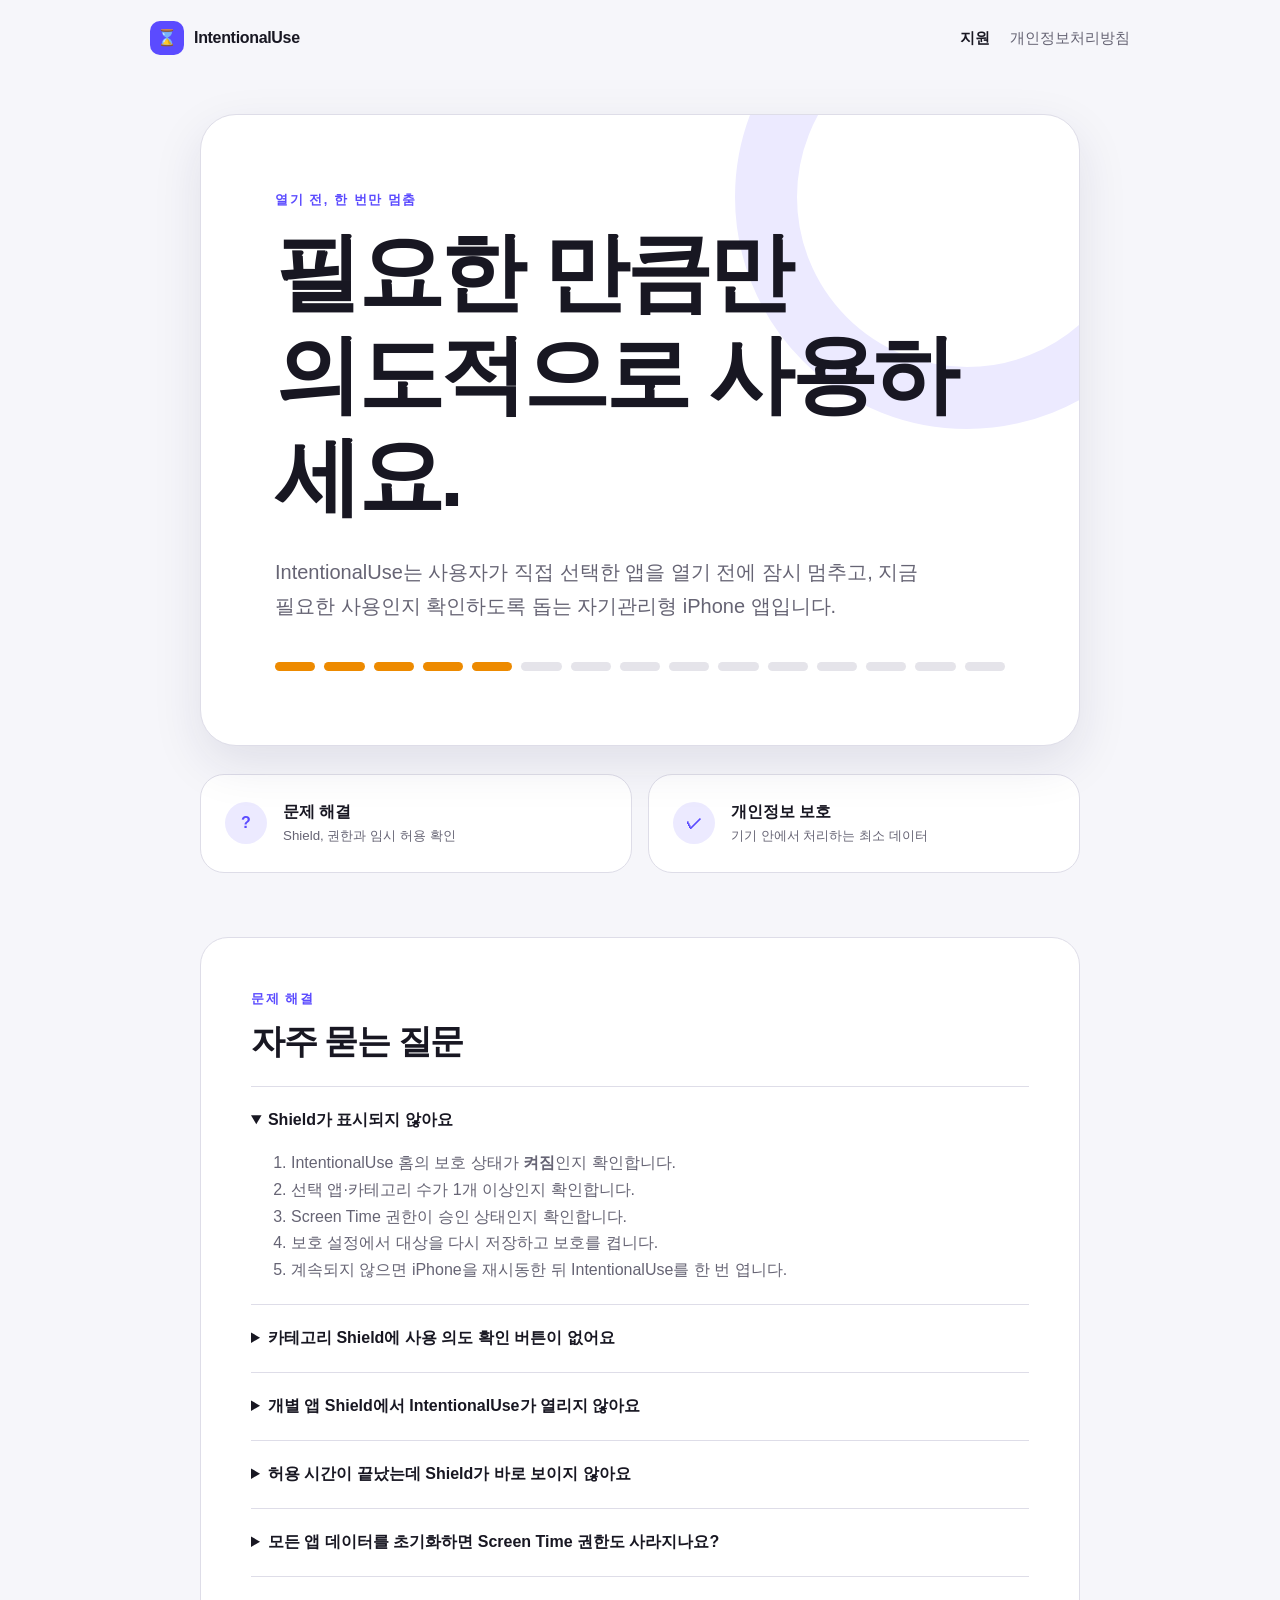
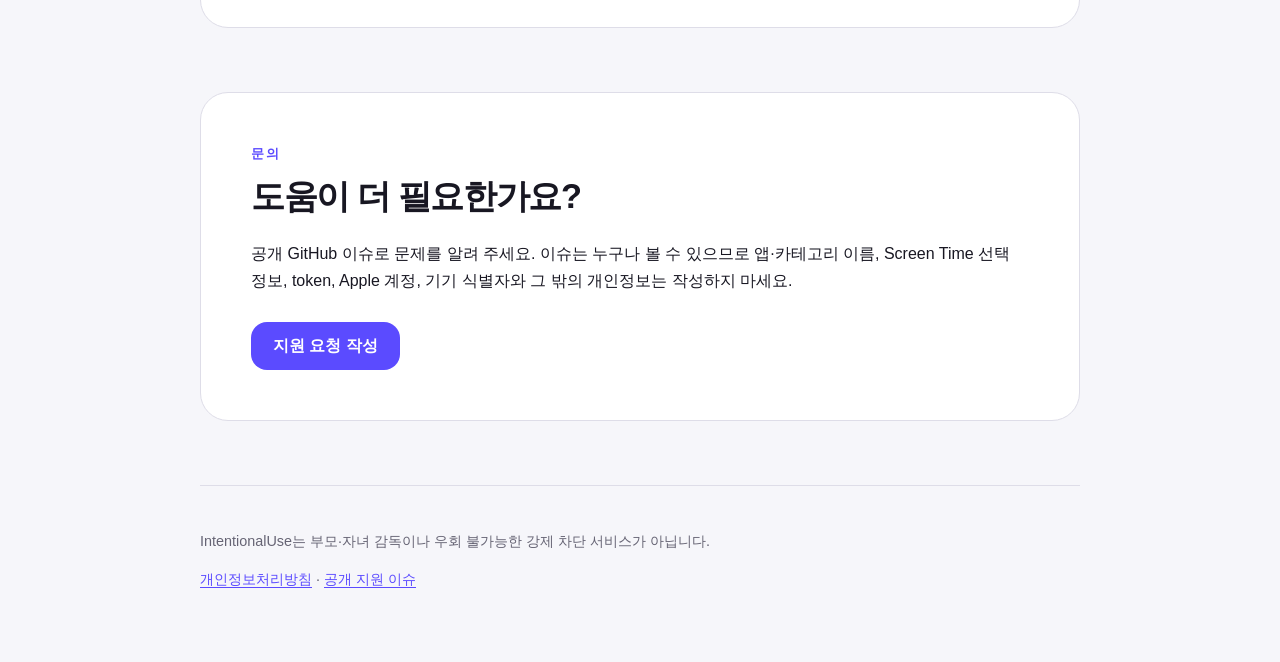
==== index.html @ 4df1f22b "Harden public support pages" ====
<!doctype html>
<html lang="ko">
<head>
  <meta charset="utf-8">
  <meta name="viewport" content="width=device-width, initial-scale=1">
  <meta name="description" content="IntentionalUse 사용 안내와 지원 페이지">
  <meta name="color-scheme" content="light dark">
  <meta name="referrer" content="no-referrer">
  <meta http-equiv="Content-Security-Policy" content="default-src 'none'; style-src 'self'; img-src 'self'; base-uri 'none'; form-action 'none'">
  <title>IntentionalUse 지원</title>
  <link rel="icon" href="favicon.svg" type="image/svg+xml">
  <link rel="stylesheet" href="styles.css">
</head>
<body>
  <header class="site-header">
    <a class="brand" href="index.html" aria-label="IntentionalUse 지원 홈">
      <span class="brand-mark" aria-hidden="true">⌛</span>
      <span>IntentionalUse</span>
    </a>
    <nav aria-label="주요 메뉴">
      <a aria-current="page" href="index.html">지원</a>
      <a href="privacy.html">개인정보처리방침</a>
    </nav>
  </header>

  <main>
    <section class="hero" aria-labelledby="hero-title">
      <p class="eyebrow">열기 전, 한 번만 멈춤</p>
      <h1 id="hero-title">필요한 만큼만<br>의도적으로 사용하세요.</h1>
      <p class="hero-copy">IntentionalUse는 사용자가 직접 선택한 앱을 열기 전에 잠시 멈추고, 지금 필요한 사용인지 확인하도록 돕는 자기관리형 iPhone 앱입니다.</p>
      <div class="time-rail" aria-label="15칸으로 표현한 제한 시간 진행 표시">
        <span class="active"></span><span class="active"></span><span class="active"></span><span class="active"></span><span class="active"></span>
        <span></span><span></span><span></span><span></span><span></span><span></span><span></span><span></span><span></span><span></span>
      </div>
    </section>

    <section class="quick-links" aria-label="빠른 안내">
      <a class="panel-link" href="#troubleshooting">
        <span class="panel-icon" aria-hidden="true">?</span>
        <span><strong>문제 해결</strong><small>Shield, 권한과 임시 허용 확인</small></span>
      </a>
      <a class="panel-link" href="privacy.html">
        <span class="panel-icon" aria-hidden="true">✓</span>
        <span><strong>개인정보 보호</strong><small>기기 안에서 처리하는 최소 데이터</small></span>
      </a>
    </section>

    <section id="troubleshooting" class="content-section" aria-labelledby="troubleshooting-title">
      <p class="section-label">문제 해결</p>
      <h2 id="troubleshooting-title">자주 묻는 질문</h2>

      <details open>
        <summary>Shield가 표시되지 않아요</summary>
        <ol>
          <li>IntentionalUse 홈의 보호 상태가 <strong>켜짐</strong>인지 확인합니다.</li>
          <li>선택 앱·카테고리 수가 1개 이상인지 확인합니다.</li>
          <li>Screen Time 권한이 승인 상태인지 확인합니다.</li>
          <li>보호 설정에서 대상을 다시 저장하고 보호를 켭니다.</li>
          <li>계속되지 않으면 iPhone을 재시동한 뒤 IntentionalUse를 한 번 엽니다.</li>
        </ol>
      </details>

      <details>
        <summary>카테고리 Shield에 사용 의도 확인 버튼이 없어요</summary>
        <p>정상 동작입니다. 카테고리 Shield에서는 IntentionalUse가 정확히 어떤 앱을 열었는지 안전하게 식별할 수 없어 닫기 버튼만 제공합니다. 임시 허용이 필요하면 앱을 개별 대상으로 선택하세요.</p>
      </details>

      <details>
        <summary>개별 앱 Shield에서 IntentionalUse가 열리지 않아요</summary>
        <p>Shield에서 IntentionalUse를 바로 여는 기능은 iOS 26.5 이상에서 제공됩니다. 이전 iOS에서는 Shield를 닫고 IntentionalUse를 직접 열어야 합니다.</p>
      </details>

      <details>
        <summary>허용 시간이 끝났는데 Shield가 바로 보이지 않아요</summary>
        <p>iOS가 백그라운드 작업의 실행 시각을 결정하므로 짧은 지연이 생길 수 있습니다. 대상 앱을 다시 열어 확인하고, 계속 보호되지 않으면 IntentionalUse를 열어 상태를 다시 확인하세요.</p>
      </details>

      <details>
        <summary>모든 앱 데이터를 초기화하면 Screen Time 권한도 사라지나요?</summary>
        <p>아니요. 초기화는 IntentionalUse가 저장한 선택, 임시 허용, 세션과 Live Activity를 정리하지만 시스템의 Screen Time 권한 자체는 철회하지 않습니다. 권한은 iPhone 설정에서 별도로 철회할 수 있습니다.</p>
      </details>
    </section>

    <section class="content-section contact" aria-labelledby="contact-title">
      <p class="section-label">문의</p>
      <h2 id="contact-title">도움이 더 필요한가요?</h2>
      <p>공개 GitHub 이슈로 문제를 알려 주세요. 이슈는 누구나 볼 수 있으므로 앱·카테고리 이름, Screen Time 선택 정보, token, Apple 계정, 기기 식별자와 그 밖의 개인정보는 작성하지 마세요.</p>
      <a class="button" href="https://github.com/leauchoux/intentionaluse-support/issues/new/choose">지원 요청 작성</a>
    </section>
  </main>

  <footer>
    <p>IntentionalUse는 부모·자녀 감독이나 우회 불가능한 강제 차단 서비스가 아닙니다.</p>
    <p><a href="privacy.html">개인정보처리방침</a> · <a href="https://github.com/leauchoux/intentionaluse-support/issues">공개 지원 이슈</a></p>
  </footer>
</body>
</html>
---- styles.css ----
:root {
  color-scheme: light dark;
  --ink: #181722;
  --muted: #666474;
  --paper: #f6f6fa;
  --surface: #ffffff;
  --line: #dedde8;
  --violet: #5b4bff;
  --violet-soft: #eceaff;
  --orange: #ed8a00;
  --rail: #e5e4ea;
  --focus: #1378d4;
  --shadow: 0 18px 50px rgb(34 27 74 / 10%);
  font-family: -apple-system, BlinkMacSystemFont, "Apple SD Gothic Neo", "Noto Sans KR", sans-serif;
}

* { box-sizing: border-box; }

html { scroll-behavior: smooth; }

body {
  margin: 0;
  color: var(--ink);
  background: var(--paper);
  line-height: 1.68;
  text-rendering: optimizeLegibility;
}

a { color: var(--violet); text-underline-offset: 0.18em; }

a:focus-visible,
summary:focus-visible {
  outline: 3px solid var(--focus);
  outline-offset: 4px;
  border-radius: 6px;
}

.site-header {
  width: min(100% - 36px, 980px);
  margin: 0 auto;
  min-height: 76px;
  display: flex;
  align-items: center;
  justify-content: space-between;
  gap: 24px;
}

.brand {
  display: inline-flex;
  align-items: center;
  gap: 10px;
  color: var(--ink);
  font-weight: 780;
  text-decoration: none;
  letter-spacing: -0.02em;
}

.brand-mark {
  display: grid;
  place-items: center;
  width: 34px;
  height: 34px;
  border-radius: 10px;
  color: white;
  background: var(--violet);
}

nav { display: flex; gap: 20px; font-size: 0.92rem; }
nav a { color: var(--muted); text-decoration: none; }
nav a[aria-current="page"] { color: var(--ink); font-weight: 700; }

main { width: min(100% - 36px, 880px); margin: 0 auto; }

.hero {
  position: relative;
  overflow: hidden;
  margin: 38px 0 28px;
  padding: clamp(36px, 8vw, 74px);
  border: 1px solid var(--line);
  border-radius: 36px;
  background: var(--surface);
  box-shadow: var(--shadow);
}

.hero::after {
  content: "";
  position: absolute;
  right: -120px;
  top: -150px;
  width: 340px;
  height: 340px;
  border: 62px solid var(--violet-soft);
  border-radius: 50%;
  pointer-events: none;
}

.eyebrow,
.section-label {
  margin: 0 0 12px;
  color: var(--violet);
  font-size: 0.8rem;
  font-weight: 800;
  letter-spacing: 0.12em;
  text-transform: uppercase;
}

h1, h2, h3 { line-height: 1.18; letter-spacing: -0.04em; }

h1 {
  position: relative;
  z-index: 1;
  max-width: 760px;
  margin: 0;
  font-size: clamp(2.45rem, 8vw, 5.4rem);
  font-weight: 850;
}

.hero-copy,
.lede {
  position: relative;
  z-index: 1;
  max-width: 650px;
  margin: 28px 0;
  color: var(--muted);
  font-size: clamp(1.02rem, 2.3vw, 1.25rem);
}

.time-rail {
  position: relative;
  z-index: 1;
  display: grid;
  grid-template-columns: repeat(15, 1fr);
  gap: clamp(4px, 1vw, 9px);
  margin-top: 38px;
}

.time-rail span { height: 9px; border-radius: 99px; background: var(--rail); }
.time-rail .active { background: var(--orange); }

.quick-links { display: grid; grid-template-columns: 1fr 1fr; gap: 16px; }

.panel-link {
  display: flex;
  align-items: center;
  gap: 16px;
  padding: 24px;
  border: 1px solid var(--line);
  border-radius: 24px;
  color: var(--ink);
  background: var(--surface);
  text-decoration: none;
}

.panel-link:hover { border-color: var(--violet); }
.panel-link span:last-child { display: grid; }
.panel-link small { color: var(--muted); }

.panel-icon {
  display: grid;
  flex: 0 0 42px;
  place-items: center;
  height: 42px;
  border-radius: 50%;
  color: var(--violet);
  background: var(--violet-soft);
  font-weight: 900;
}

.content-section,
.policy-page article {
  margin: 64px 0;
  padding: clamp(26px, 5vw, 50px);
  border: 1px solid var(--line);
  border-radius: 28px;
  background: var(--surface);
}

h2 { margin: 0 0 24px; font-size: clamp(1.55rem, 4vw, 2.15rem); }

details { border-top: 1px solid var(--line); padding: 20px 0; }
details:last-child { border-bottom: 1px solid var(--line); }
summary { cursor: pointer; font-weight: 740; }
details p, details ol { margin-bottom: 0; color: var(--muted); }

.button {
  display: inline-flex;
  min-height: 48px;
  align-items: center;
  justify-content: center;
  margin-top: 12px;
  padding: 0 22px;
  border-radius: 16px;
  color: white;
  background: var(--violet);
  font-weight: 760;
  text-decoration: none;
}

.policy-page { max-width: 820px; }
.policy-page > article:first-child { margin-top: 38px; }
.policy-page article > h1 { font-size: clamp(2.4rem, 7vw, 4.7rem); }
.policy-page article section { margin: 44px 0 0; }
.policy-page article section h2 { margin-bottom: 14px; font-size: clamp(1.25rem, 3vw, 1.65rem); }
.policy-page article p, .policy-page article li { color: var(--muted); }
.effective-date { color: var(--muted); font-size: 0.9rem; }
.english-policy { border-top: 5px solid var(--violet); }

footer {
  width: min(100% - 36px, 880px);
  margin: 54px auto 0;
  padding: 28px 0 56px;
  border-top: 1px solid var(--line);
  color: var(--muted);
  font-size: 0.9rem;
}

@media (max-width: 640px) {
  .site-header { align-items: flex-start; padding: 18px 0; }
  nav { flex-direction: column; gap: 4px; text-align: right; }
  .hero { margin-top: 18px; border-radius: 28px; }
  .hero::after { right: -220px; }
  .quick-links { grid-template-columns: 1fr; }
  .content-section, .policy-page article { margin: 36px 0; border-radius: 22px; }
}

@media (prefers-color-scheme: dark) {
  :root {
    --ink: #f5f3ff;
    --muted: #b9b6ca;
    --paper: #111018;
    --surface: #1a1824;
    --line: #393547;
    --violet: #9d94ff;
    --violet-soft: #302b5e;
    --orange: #ffad37;
    --rail: #3b3845;
    --focus: #6fc1ff;
    --shadow: none;
  }
  .button { color: #151120; background: #a69dff; }
}

@media (prefers-reduced-motion: reduce) {
  html { scroll-behavior: auto; }
}
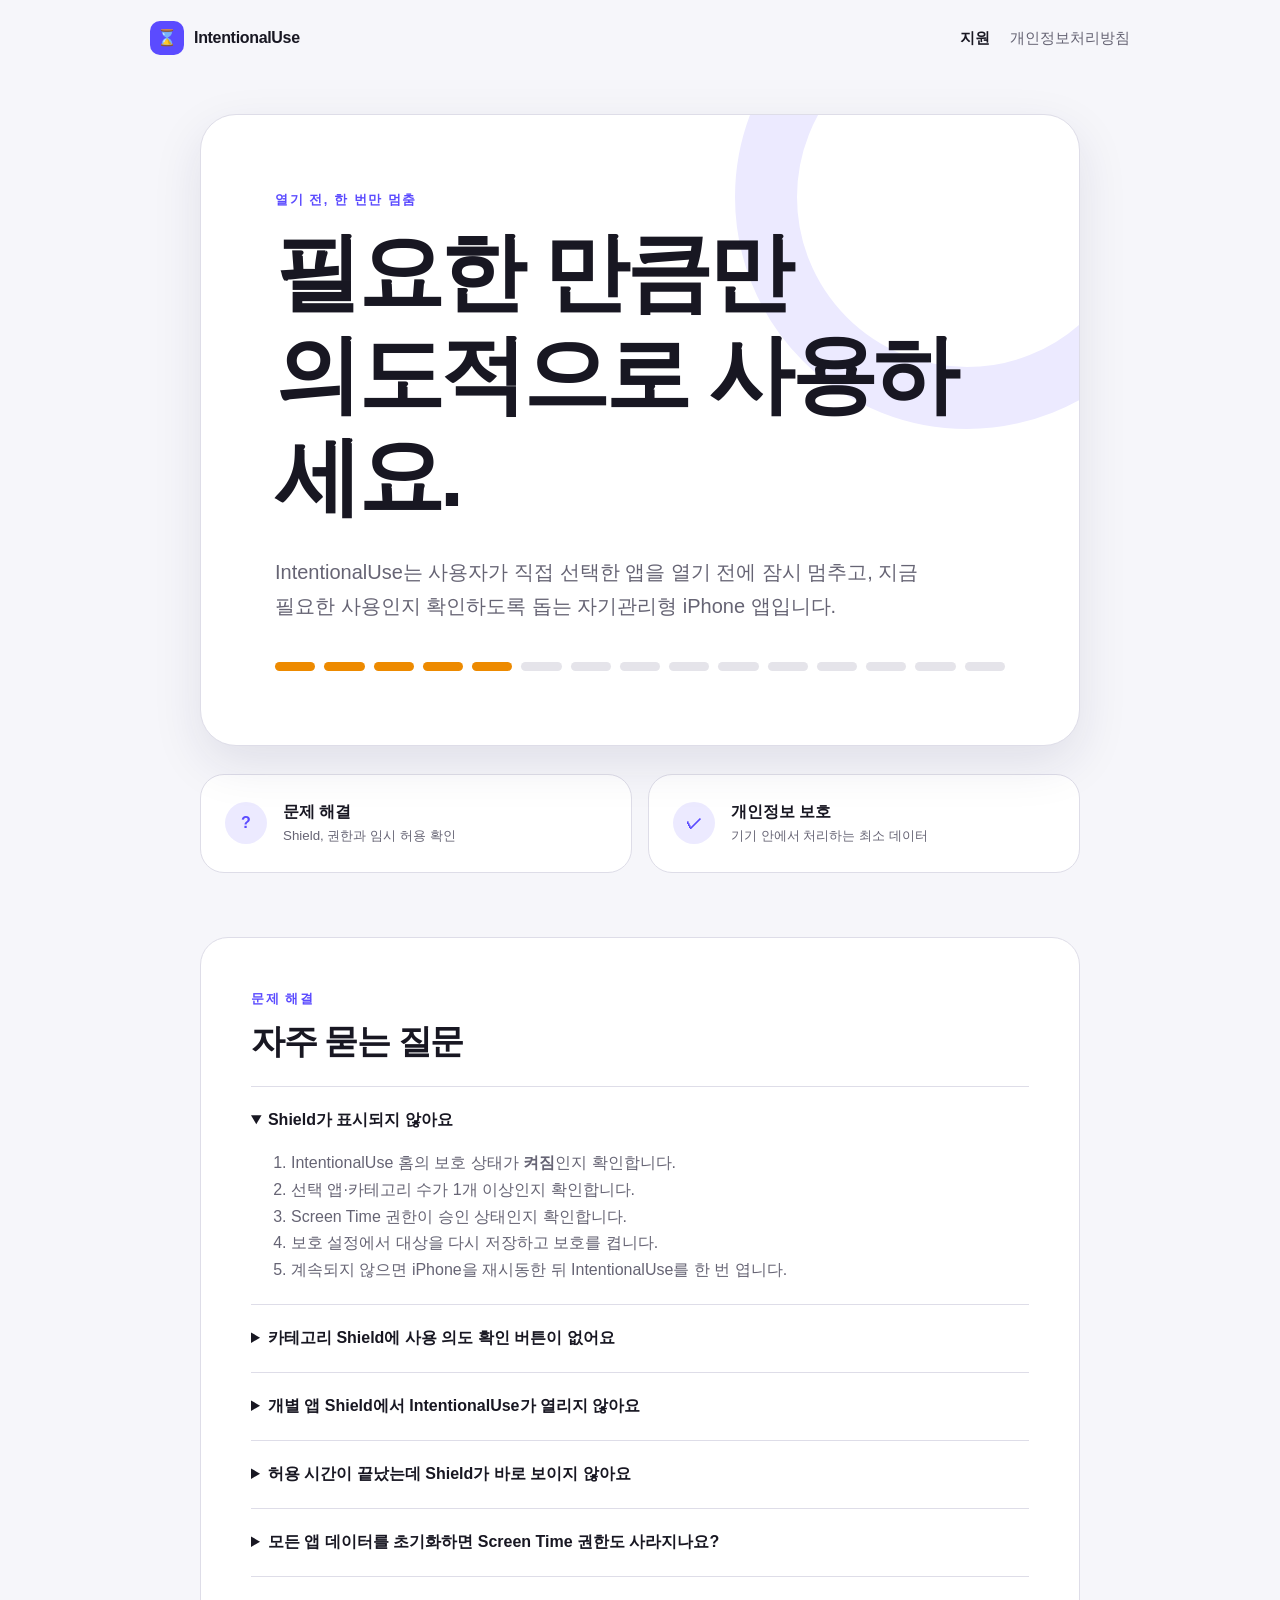
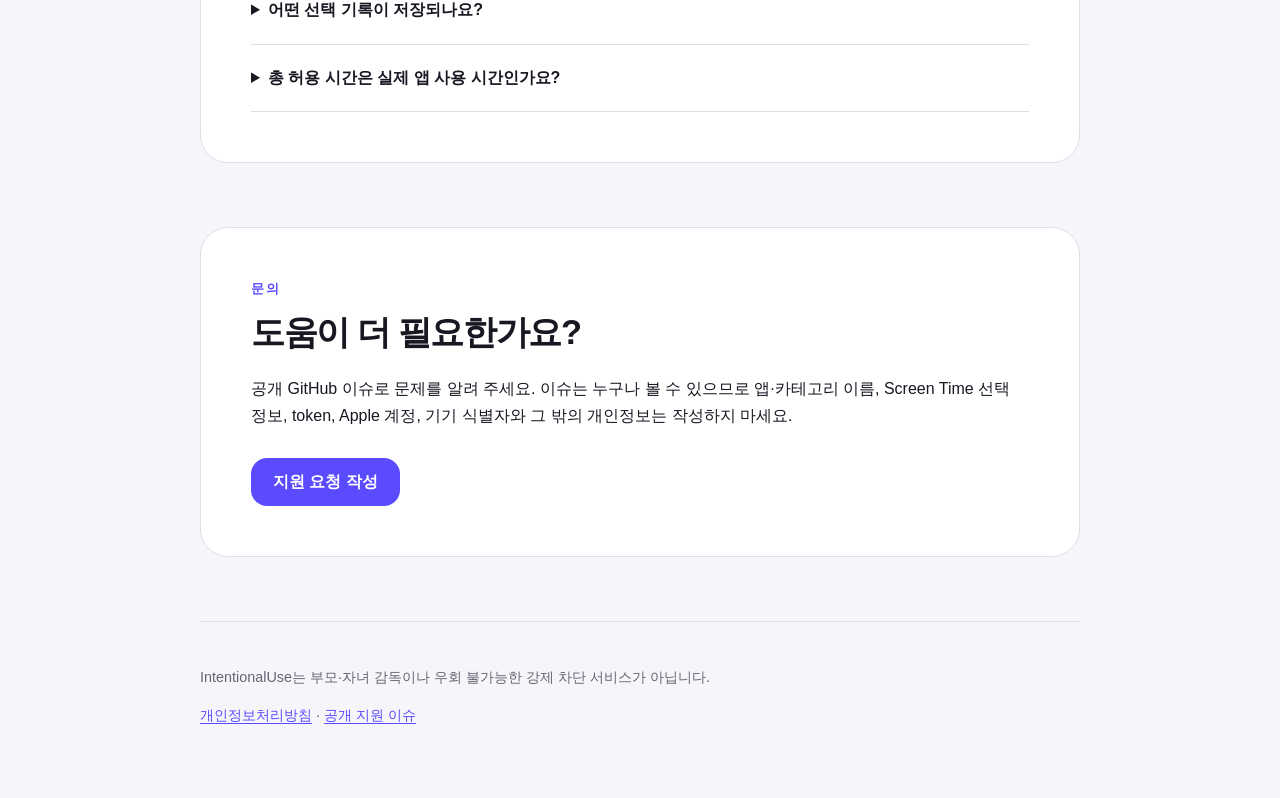
==== commit 277fb8a1: "Update choice history privacy details" ====
--- a/index.html
+++ b/index.html
@@ -79,6 +79,16 @@
         <summary>모든 앱 데이터를 초기화하면 Screen Time 권한도 사라지나요?</summary>
         <p>아니요. 초기화는 IntentionalUse가 저장한 선택, 임시 허용, 세션과 Live Activity를 정리하지만 시스템의 Screen Time 권한 자체는 철회하지 않습니다. 권한은 iPhone 설정에서 별도로 철회할 수 있습니다.</p>
       </details>
+
+      <details>
+        <summary>어떤 선택 기록이 저장되나요?</summary>
+        <p>기록은 기본적으로 꺼져 있습니다. 사용자가 켜면 의도적 임시 허용과 습관적 실행 중단의 시각·종료 사유를 이 iPhone에 최대 90일 보관합니다. 앱별 기록에도 동의하면 무작위 참조와 별도 불투명 application token 인덱스로 허용·멈춤 횟수를 앱별로 나눕니다. 앱 이름은 저장하지 않고 Apple 시스템 UI가 표시하며, 카테고리·입력한 목적·원시 Screen Time 사용량은 기록하지 않습니다.</p>
+      </details>
+
+      <details>
+        <summary>총 허용 시간은 실제 앱 사용 시간인가요?</summary>
+        <p>아니요. 총 허용 시간은 IntentionalUse가 Shield를 잠시 풀어 둔 시간입니다. 대상 앱을 실제로 화면에서 사용한 시간이나 다른 앱의 Screen Time 사용량을 수집한 값이 아닙니다.</p>
+      </details>
     </section>
 
     <section class="content-section contact" aria-labelledby="contact-title">
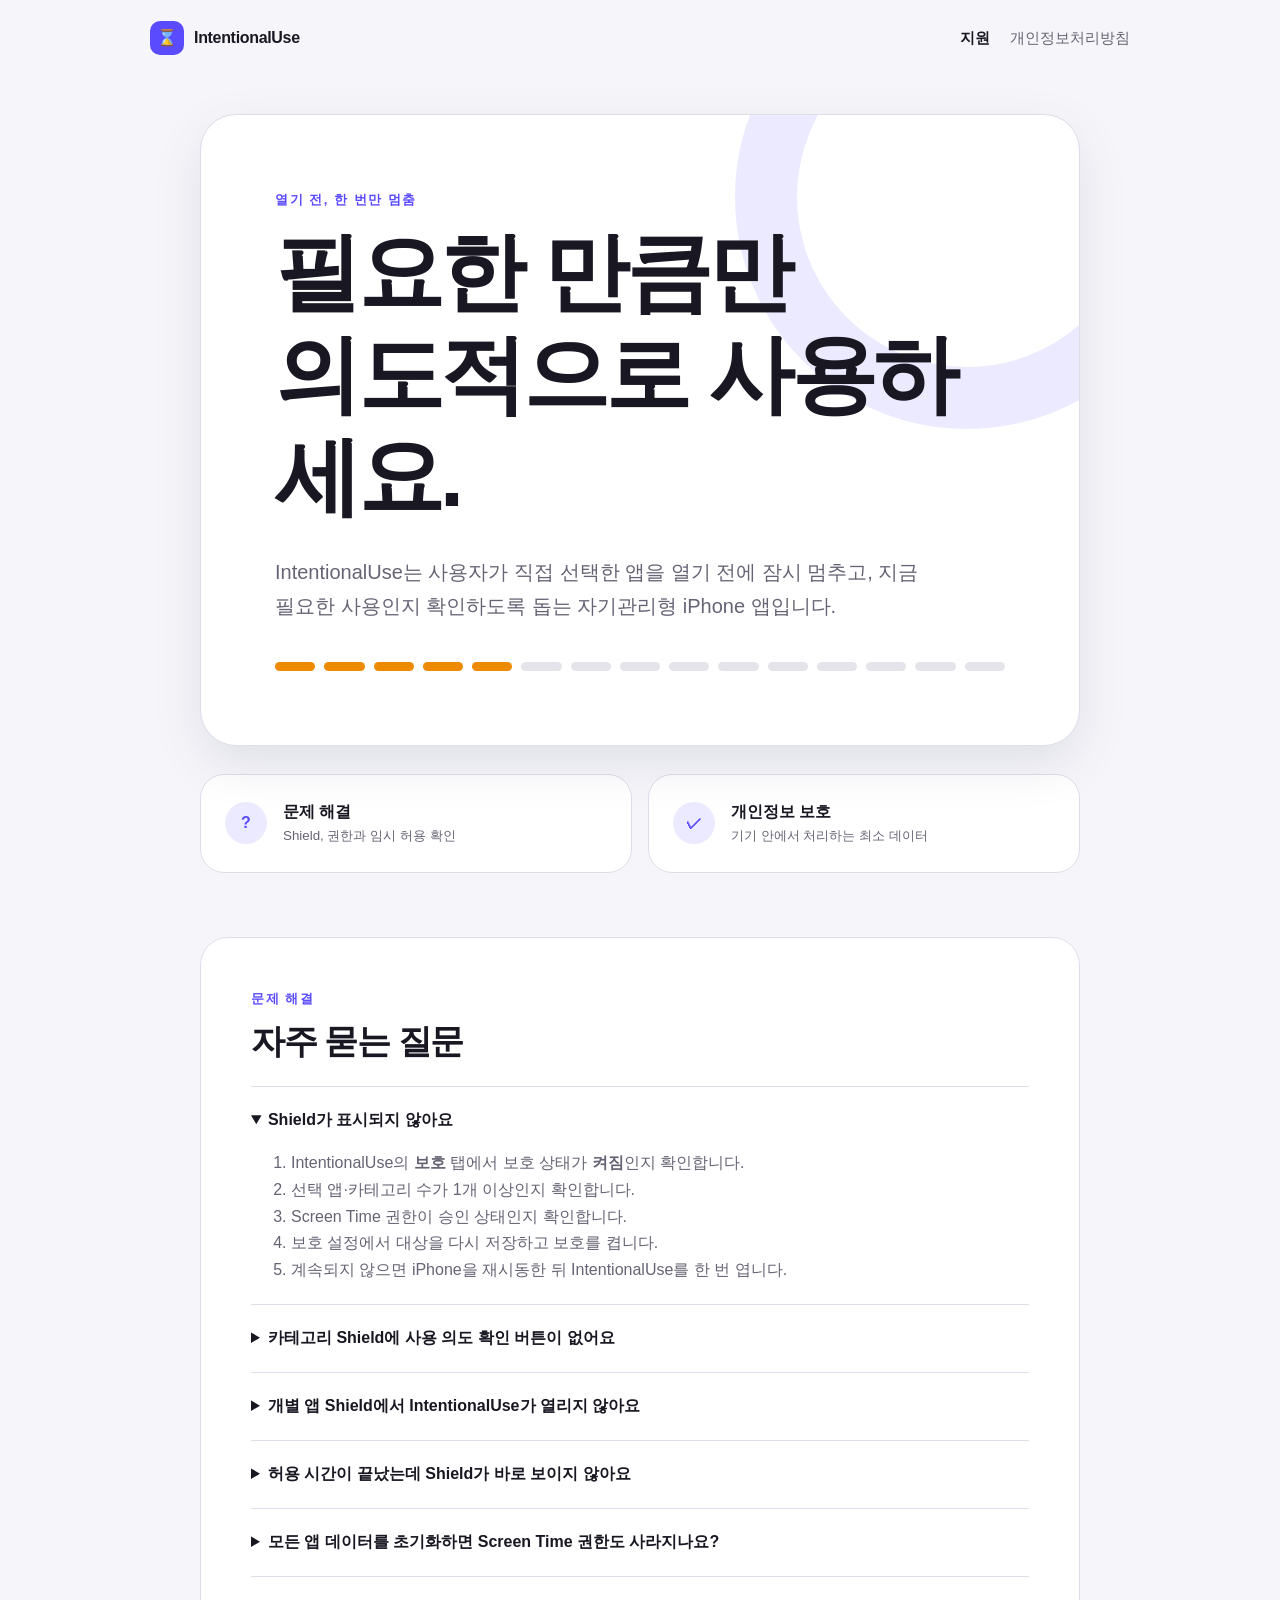
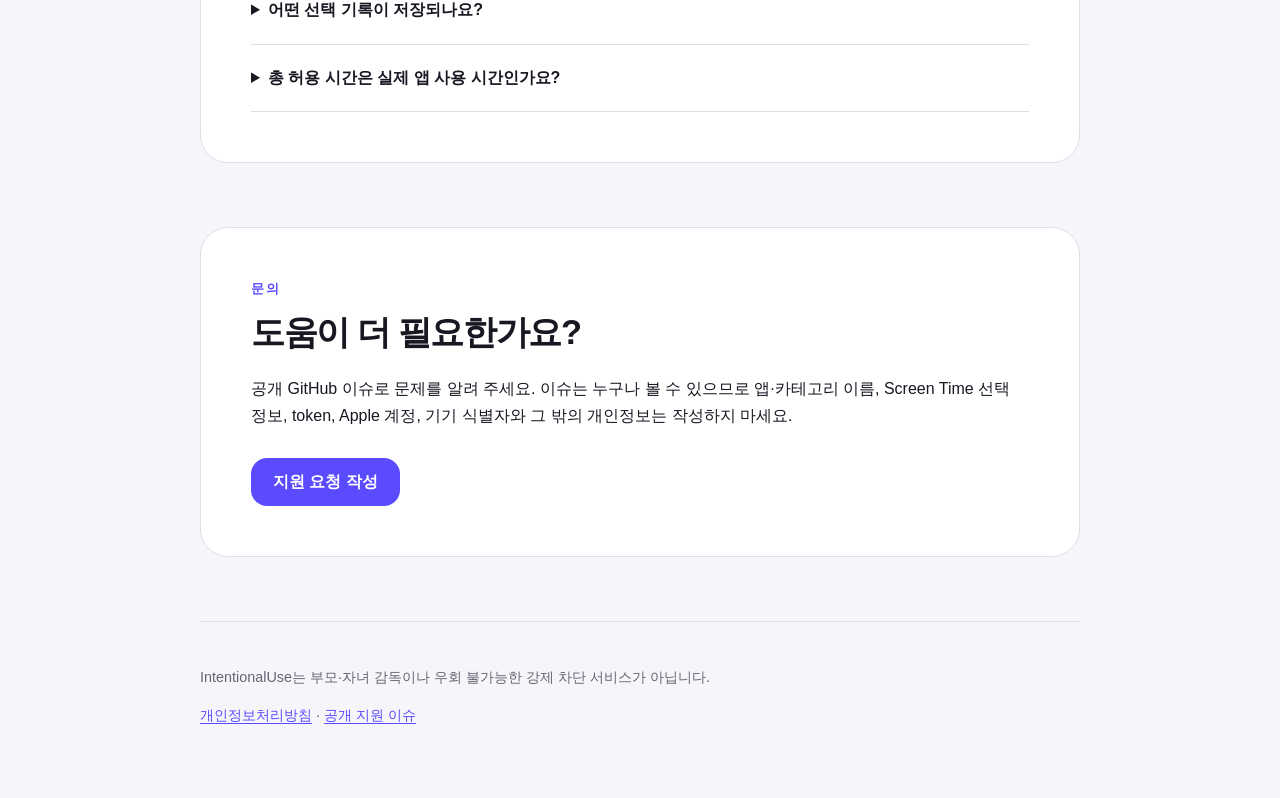
==== commit 68034dca: "Update privacy consent disclosure" ====
--- a/index.html
+++ b/index.html
@@ -52,7 +52,7 @@
       <details open>
         <summary>Shield가 표시되지 않아요</summary>
         <ol>
-          <li>IntentionalUse 홈의 보호 상태가 <strong>켜짐</strong>인지 확인합니다.</li>
+          <li>IntentionalUse의 <strong>보호</strong> 탭에서 보호 상태가 <strong>켜짐</strong>인지 확인합니다.</li>
           <li>선택 앱·카테고리 수가 1개 이상인지 확인합니다.</li>
           <li>Screen Time 권한이 승인 상태인지 확인합니다.</li>
           <li>보호 설정에서 대상을 다시 저장하고 보호를 켭니다.</li>
@@ -67,7 +67,7 @@
 
       <details>
         <summary>개별 앱 Shield에서 IntentionalUse가 열리지 않아요</summary>
-        <p>Shield에서 IntentionalUse를 바로 여는 기능은 iOS 26.5 이상에서 제공됩니다. 이전 iOS에서는 Shield를 닫고 IntentionalUse를 직접 열어야 합니다.</p>
+        <p>IntentionalUse는 iOS 26.5 이상을 지원합니다. 지원되는 iPhone에서 개별 앱 Shield의 <strong>할 일이 있어요</strong>를 선택하면 IntentionalUse의 목적·허용 시간 설정 화면으로 이동합니다.</p>
       </details>
 
       <details>
@@ -77,12 +77,12 @@
 
       <details>
         <summary>모든 앱 데이터를 초기화하면 Screen Time 권한도 사라지나요?</summary>
-        <p>아니요. 초기화는 IntentionalUse가 저장한 선택, 임시 허용, 세션과 Live Activity를 정리하지만 시스템의 Screen Time 권한 자체는 철회하지 않습니다. 권한은 iPhone 설정에서 별도로 철회할 수 있습니다.</p>
+        <p>아니요. 초기화는 IntentionalUse가 저장한 선택, Shield 요청, 임시 허용, 세션, Live Activity, 전체 선택 기록과 앱별 token 연결을 정리하지만 시스템의 Screen Time 권한 자체는 철회하지 않습니다. 권한은 iPhone 설정에서 별도로 철회할 수 있습니다.</p>
       </details>
 
       <details>
         <summary>어떤 선택 기록이 저장되나요?</summary>
-        <p>기록은 기본적으로 꺼져 있습니다. 사용자가 켜면 의도적 임시 허용과 습관적 실행 중단의 시각·종료 사유를 이 iPhone에 최대 90일 보관합니다. 앱별 기록에도 동의하면 무작위 참조와 별도 불투명 application token 인덱스로 허용·멈춤 횟수를 앱별로 나눕니다. 앱 이름은 저장하지 않고 Apple 시스템 UI가 표시하며, 카테고리·입력한 목적·원시 Screen Time 사용량은 기록하지 않습니다.</p>
+        <p>기록은 기본적으로 꺼져 있습니다. <strong>기기 내 선택 기록</strong>을 켜면 앱 식별 정보 없이 의도적 임시 허용과 습관적 실행 중단의 시각·종료 사유를 이 iPhone에 최대 90일 보관합니다. <strong>앱별 선택 기록</strong>은 별도로 동의해야 하며, 동의 뒤 새로 발생한 선택만 무작위 참조와 별도 불투명 application token 인덱스로 구분합니다. 앱 이름은 저장하지 않고 Apple 시스템 UI가 표시하며, 카테고리·입력한 목적·원시 Screen Time 사용량은 기록하지 않습니다.</p>
       </details>
 
       <details>
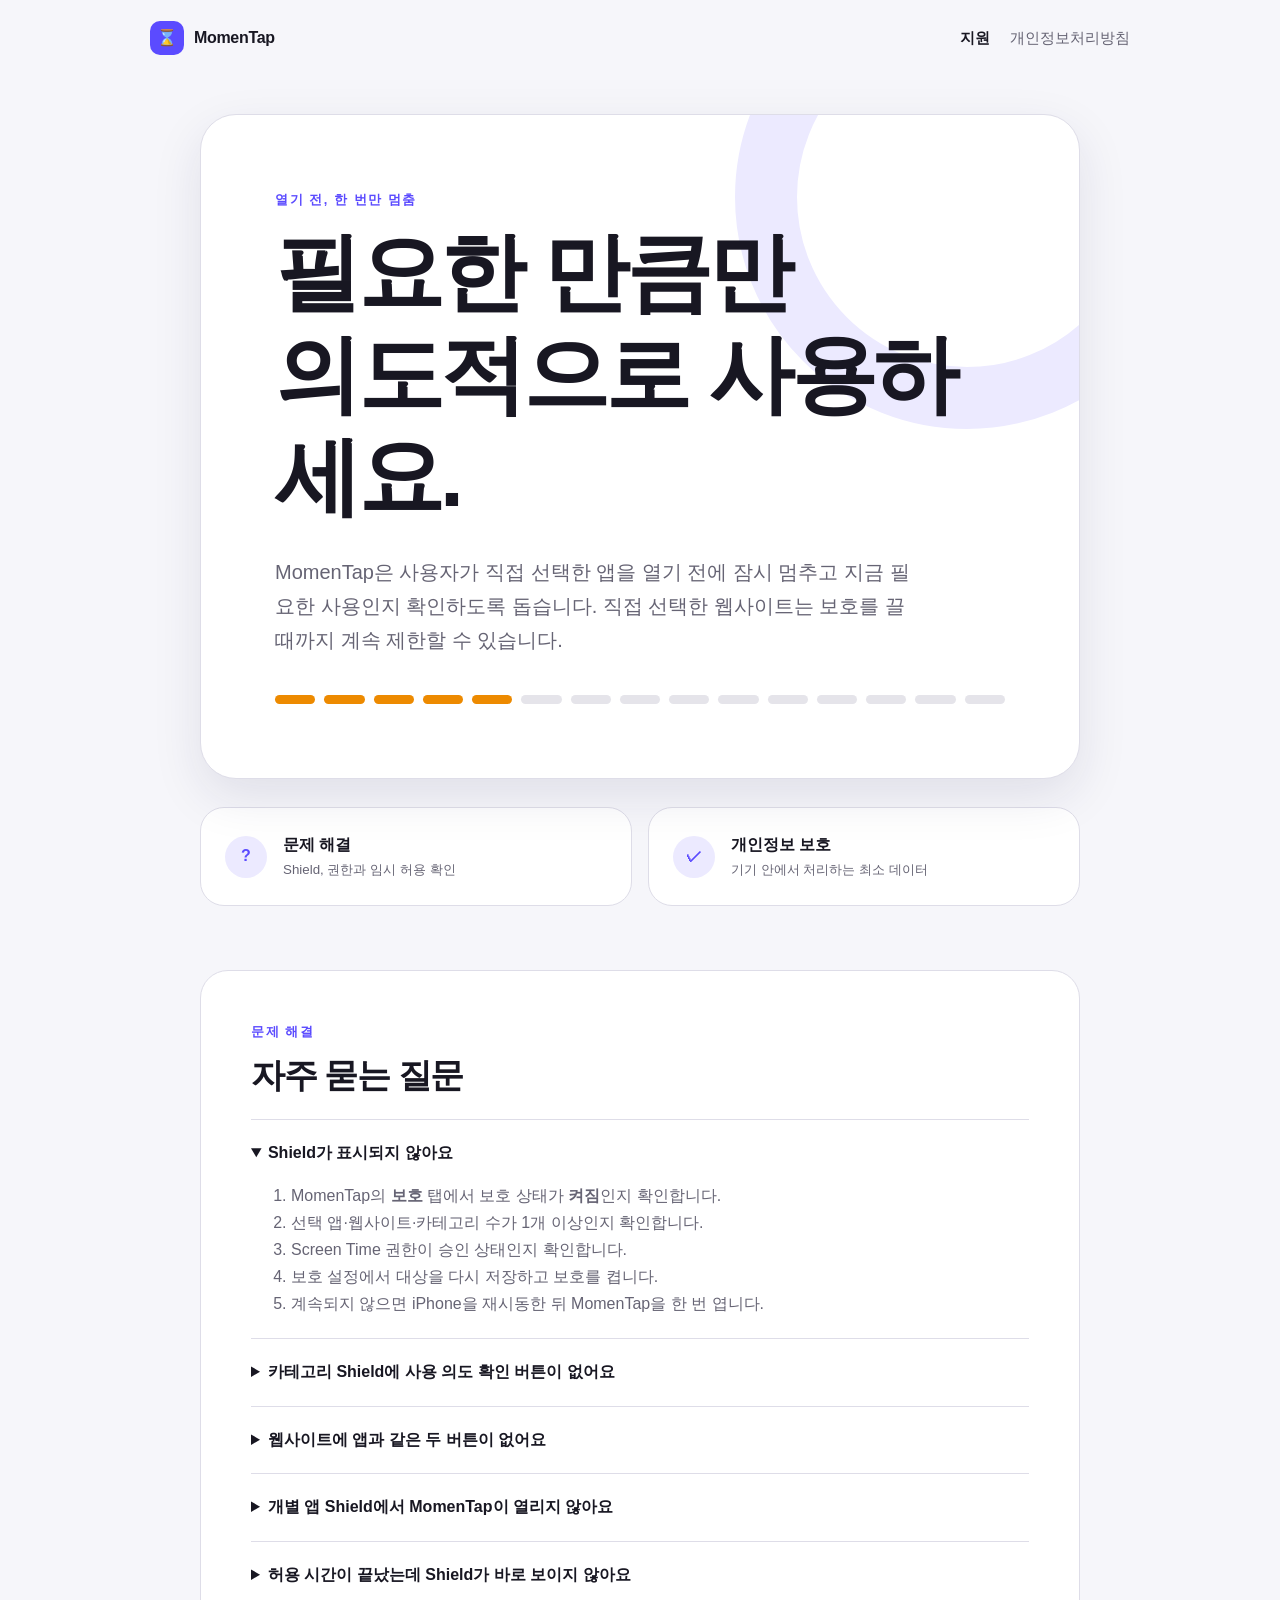
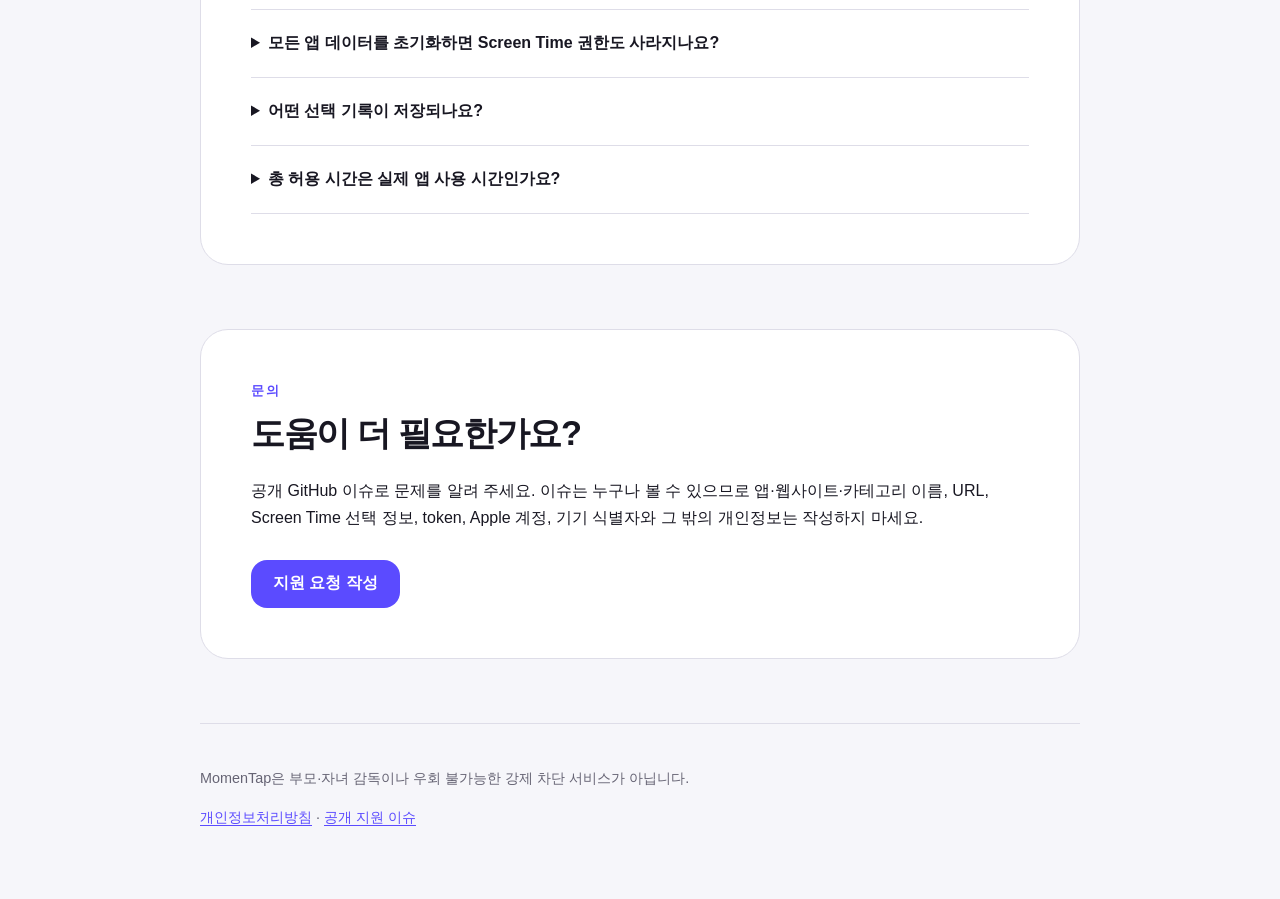
==== commit d82a3b6e: "Update public privacy and website support guidance" ====
--- a/index.html
+++ b/index.html
@@ -3,19 +3,19 @@
 <head>
   <meta charset="utf-8">
   <meta name="viewport" content="width=device-width, initial-scale=1">
-  <meta name="description" content="IntentionalUse 사용 안내와 지원 페이지">
+  <meta name="description" content="MomenTap 사용 안내와 지원 페이지">
   <meta name="color-scheme" content="light dark">
   <meta name="referrer" content="no-referrer">
   <meta http-equiv="Content-Security-Policy" content="default-src 'none'; style-src 'self'; img-src 'self'; base-uri 'none'; form-action 'none'">
-  <title>IntentionalUse 지원</title>
+  <title>MomenTap 지원</title>
   <link rel="icon" href="favicon.svg" type="image/svg+xml">
   <link rel="stylesheet" href="styles.css">
 </head>
 <body>
   <header class="site-header">
-    <a class="brand" href="index.html" aria-label="IntentionalUse 지원 홈">
+    <a class="brand" href="index.html" aria-label="MomenTap 지원 홈">
       <span class="brand-mark" aria-hidden="true">⌛</span>
-      <span>IntentionalUse</span>
+      <span>MomenTap</span>
     </a>
     <nav aria-label="주요 메뉴">
       <a aria-current="page" href="index.html">지원</a>
@@ -27,7 +27,7 @@
     <section class="hero" aria-labelledby="hero-title">
       <p class="eyebrow">열기 전, 한 번만 멈춤</p>
       <h1 id="hero-title">필요한 만큼만<br>의도적으로 사용하세요.</h1>
-      <p class="hero-copy">IntentionalUse는 사용자가 직접 선택한 앱을 열기 전에 잠시 멈추고, 지금 필요한 사용인지 확인하도록 돕는 자기관리형 iPhone 앱입니다.</p>
+      <p class="hero-copy">MomenTap은 사용자가 직접 선택한 앱을 열기 전에 잠시 멈추고 지금 필요한 사용인지 확인하도록 돕습니다. 직접 선택한 웹사이트는 보호를 끌 때까지 계속 제한할 수 있습니다.</p>
       <div class="time-rail" aria-label="15칸으로 표현한 제한 시간 진행 표시">
         <span class="active"></span><span class="active"></span><span class="active"></span><span class="active"></span><span class="active"></span>
         <span></span><span></span><span></span><span></span><span></span><span></span><span></span><span></span><span></span><span></span>
@@ -52,55 +52,60 @@
       <details open>
         <summary>Shield가 표시되지 않아요</summary>
         <ol>
-          <li>IntentionalUse의 <strong>보호</strong> 탭에서 보호 상태가 <strong>켜짐</strong>인지 확인합니다.</li>
-          <li>선택 앱·카테고리 수가 1개 이상인지 확인합니다.</li>
+          <li>MomenTap의 <strong>보호</strong> 탭에서 보호 상태가 <strong>켜짐</strong>인지 확인합니다.</li>
+          <li>선택 앱·웹사이트·카테고리 수가 1개 이상인지 확인합니다.</li>
           <li>Screen Time 권한이 승인 상태인지 확인합니다.</li>
           <li>보호 설정에서 대상을 다시 저장하고 보호를 켭니다.</li>
-          <li>계속되지 않으면 iPhone을 재시동한 뒤 IntentionalUse를 한 번 엽니다.</li>
+          <li>계속되지 않으면 iPhone을 재시동한 뒤 MomenTap을 한 번 엽니다.</li>
         </ol>
       </details>
 
       <details>
         <summary>카테고리 Shield에 사용 의도 확인 버튼이 없어요</summary>
-        <p>정상 동작입니다. 카테고리 Shield에서는 IntentionalUse가 정확히 어떤 앱을 열었는지 안전하게 식별할 수 없어 닫기 버튼만 제공합니다. 임시 허용이 필요하면 앱을 개별 대상으로 선택하세요.</p>
+        <p>정상 동작입니다. 카테고리 Shield에서는 MomenTap이 정확히 어떤 앱을 열었는지 안전하게 식별할 수 없어 닫기 버튼만 제공합니다. 임시 허용이 필요하면 앱을 개별 대상으로 선택하세요.</p>
       </details>
 
       <details>
-        <summary>개별 앱 Shield에서 IntentionalUse가 열리지 않아요</summary>
-        <p>IntentionalUse는 iOS 26.5 이상을 지원합니다. 지원되는 iPhone에서 개별 앱 Shield의 <strong>할 일이 있어요</strong>를 선택하면 IntentionalUse의 목적·허용 시간 설정 화면으로 이동합니다.</p>
+        <summary>웹사이트에 앱과 같은 두 버튼이 없어요</summary>
+        <p>정상 동작입니다. 선택한 웹사이트는 Safari에서 Apple의 기본 <strong>제한됨</strong> 화면과 <strong>확인</strong> 버튼으로 표시됩니다. 웹사이트에는 임시 허용과 웹사이트별 선택 기록을 제공하지 않습니다. 접속하려면 MomenTap의 보호 설정에서 보호를 끄거나 해당 웹사이트 선택을 해제하세요. Apple의 공개 API 특성상 모든 서브도메인과 브라우저에서 같은 동작을 보장하지 않습니다.</p>
+      </details>
+
+      <details>
+        <summary>개별 앱 Shield에서 MomenTap이 열리지 않아요</summary>
+        <p>MomenTap은 iOS 26.5 이상을 지원합니다. 지원되는 iPhone에서 개별 앱 Shield의 <strong>할 일이 있어요</strong>를 선택하면 MomenTap의 목적·허용 시간 설정 화면으로 이동합니다.</p>
       </details>
 
       <details>
         <summary>허용 시간이 끝났는데 Shield가 바로 보이지 않아요</summary>
-        <p>iOS가 백그라운드 작업의 실행 시각을 결정하므로 짧은 지연이 생길 수 있습니다. 대상 앱을 다시 열어 확인하고, 계속 보호되지 않으면 IntentionalUse를 열어 상태를 다시 확인하세요.</p>
+        <p>iOS가 백그라운드 작업의 실행 시각을 결정하므로 짧은 지연이 생길 수 있습니다. 대상 앱을 다시 열어 확인하고, 계속 보호되지 않으면 MomenTap을 열어 상태를 다시 확인하세요.</p>
       </details>
 
       <details>
         <summary>모든 앱 데이터를 초기화하면 Screen Time 권한도 사라지나요?</summary>
-        <p>아니요. 초기화는 IntentionalUse가 저장한 선택, Shield 요청, 임시 허용, 세션, Live Activity, 전체 선택 기록과 앱별 token 연결을 정리하지만 시스템의 Screen Time 권한 자체는 철회하지 않습니다. 권한은 iPhone 설정에서 별도로 철회할 수 있습니다.</p>
+        <p>아니요. 초기화는 MomenTap이 저장한 앱·웹사이트·카테고리 선택, Shield 요청, 임시 허용, 세션, Live Activity, 전체 선택 기록과 앱별 token 연결을 정리하지만 시스템의 Screen Time 권한 자체는 철회하지 않습니다. 이전 시험 버전의 웹사이트별 기록 연결도 함께 정리합니다. 권한은 iPhone 설정에서 별도로 철회할 수 있습니다.</p>
       </details>
 
       <details>
         <summary>어떤 선택 기록이 저장되나요?</summary>
-        <p>기록은 기본적으로 꺼져 있습니다. <strong>기기 내 선택 기록</strong>을 켜면 앱 식별 정보 없이 의도적 임시 허용과 습관적 실행 중단의 시각·종료 사유를 이 iPhone에 최대 90일 보관합니다. <strong>앱별 선택 기록</strong>은 별도로 동의해야 하며, 동의 뒤 새로 발생한 선택만 무작위 참조와 별도 불투명 application token 인덱스로 구분합니다. 앱 이름은 저장하지 않고 Apple 시스템 UI가 표시하며, 카테고리·입력한 목적·원시 Screen Time 사용량은 기록하지 않습니다.</p>
+        <p>기록은 기본적으로 꺼져 있습니다. <strong>기기 내 선택 기록</strong>을 켜면 대상 식별 정보 없이 의도적 임시 허용과 습관적 실행 중단의 시각·종료 사유를 이 iPhone에 최대 90일 보관합니다. <strong>앱별 선택 기록</strong>은 별도로 동의해야 하며, 동의 뒤 새로 발생한 앱 선택만 무작위 참조와 별도 불투명 application token 인덱스로 구분합니다. 앱 이름은 저장하지 않고 Apple 시스템 UI가 표시합니다. 웹사이트별 기록, 카테고리, 입력한 목적과 원시 Screen Time 사용량은 기록하지 않습니다.</p>
       </details>
 
       <details>
         <summary>총 허용 시간은 실제 앱 사용 시간인가요?</summary>
-        <p>아니요. 총 허용 시간은 IntentionalUse가 Shield를 잠시 풀어 둔 시간입니다. 대상 앱을 실제로 화면에서 사용한 시간이나 다른 앱의 Screen Time 사용량을 수집한 값이 아닙니다.</p>
+        <p>아니요. 총 허용 시간은 MomenTap이 Shield를 잠시 풀어 둔 시간입니다. 대상 앱을 실제로 화면에서 사용한 시간이나 다른 앱의 Screen Time 사용량을 수집한 값이 아닙니다.</p>
       </details>
     </section>
 
     <section class="content-section contact" aria-labelledby="contact-title">
       <p class="section-label">문의</p>
       <h2 id="contact-title">도움이 더 필요한가요?</h2>
-      <p>공개 GitHub 이슈로 문제를 알려 주세요. 이슈는 누구나 볼 수 있으므로 앱·카테고리 이름, Screen Time 선택 정보, token, Apple 계정, 기기 식별자와 그 밖의 개인정보는 작성하지 마세요.</p>
+      <p>공개 GitHub 이슈로 문제를 알려 주세요. 이슈는 누구나 볼 수 있으므로 앱·웹사이트·카테고리 이름, URL, Screen Time 선택 정보, token, Apple 계정, 기기 식별자와 그 밖의 개인정보는 작성하지 마세요.</p>
       <a class="button" href="https://github.com/leauchoux/intentionaluse-support/issues/new/choose">지원 요청 작성</a>
     </section>
   </main>
 
   <footer>
-    <p>IntentionalUse는 부모·자녀 감독이나 우회 불가능한 강제 차단 서비스가 아닙니다.</p>
+    <p>MomenTap은 부모·자녀 감독이나 우회 불가능한 강제 차단 서비스가 아닙니다.</p>
     <p><a href="privacy.html">개인정보처리방침</a> · <a href="https://github.com/leauchoux/intentionaluse-support/issues">공개 지원 이슈</a></p>
   </footer>
 </body>
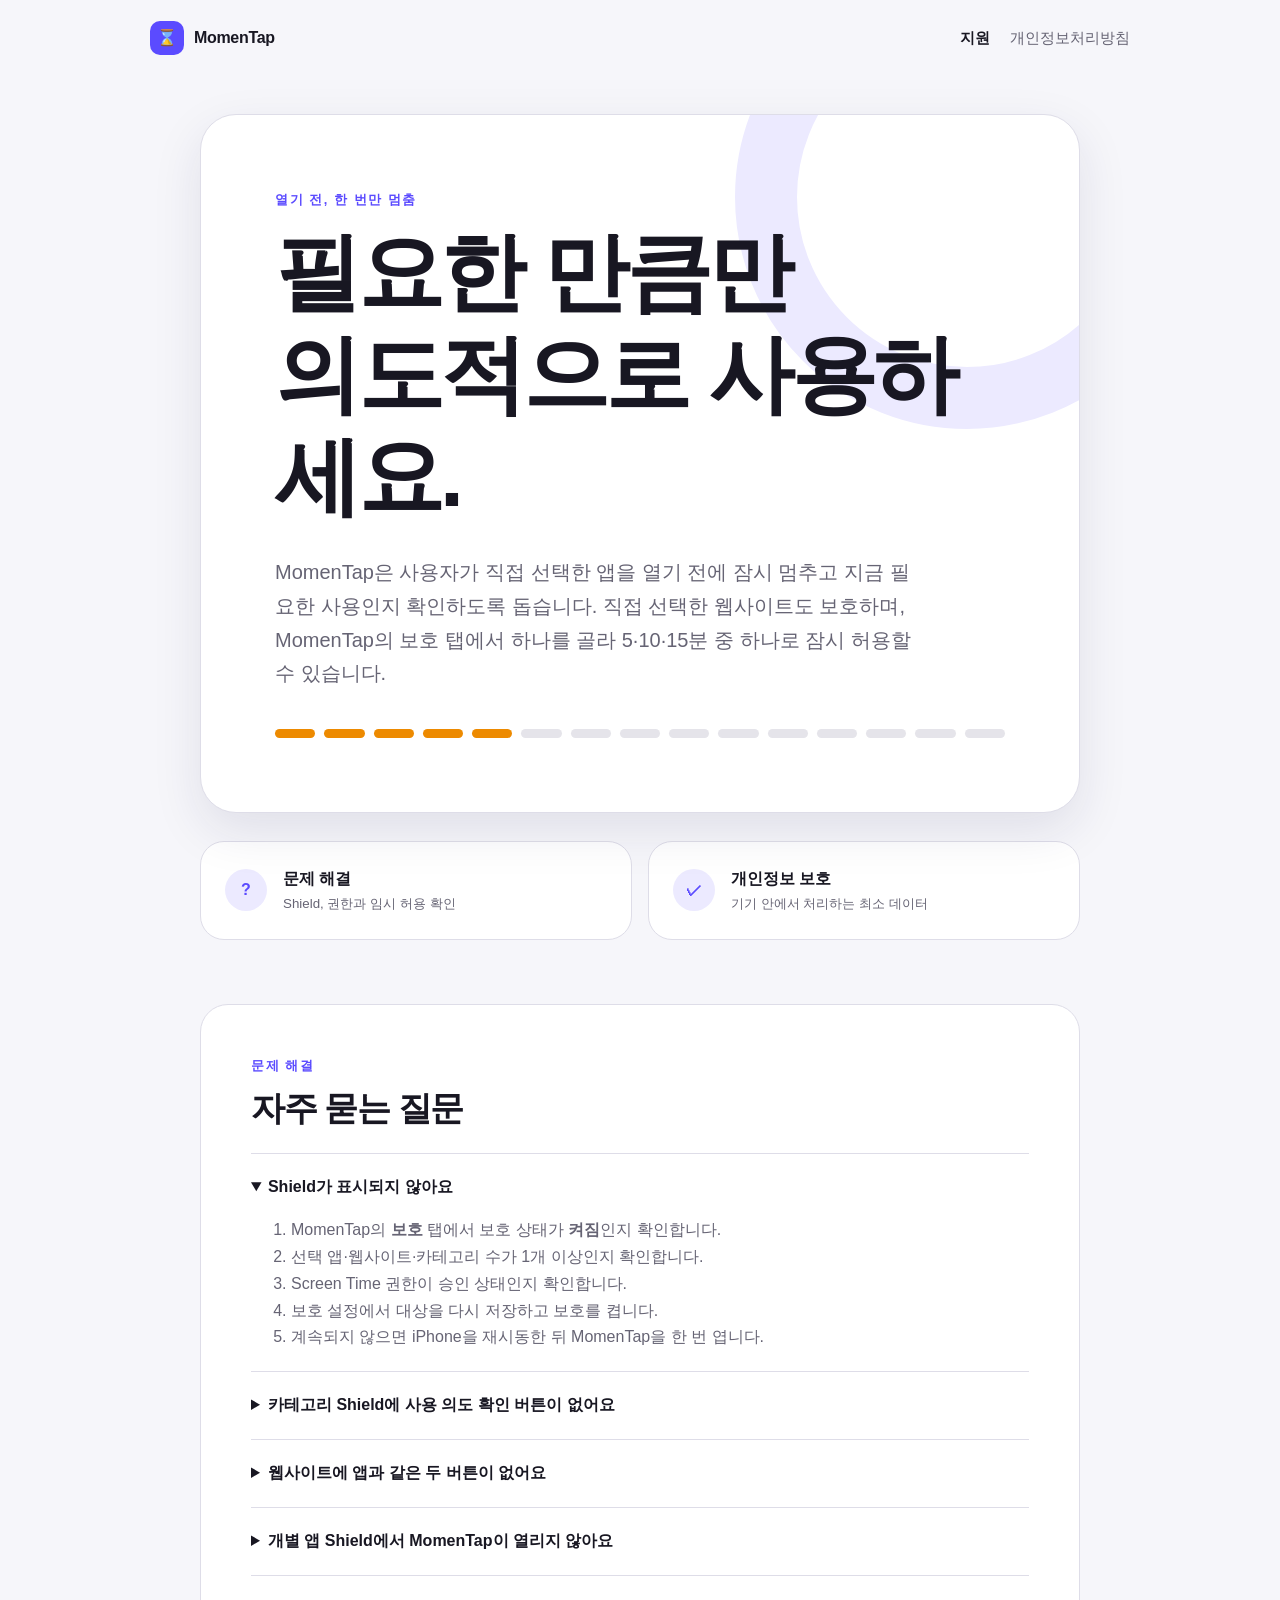
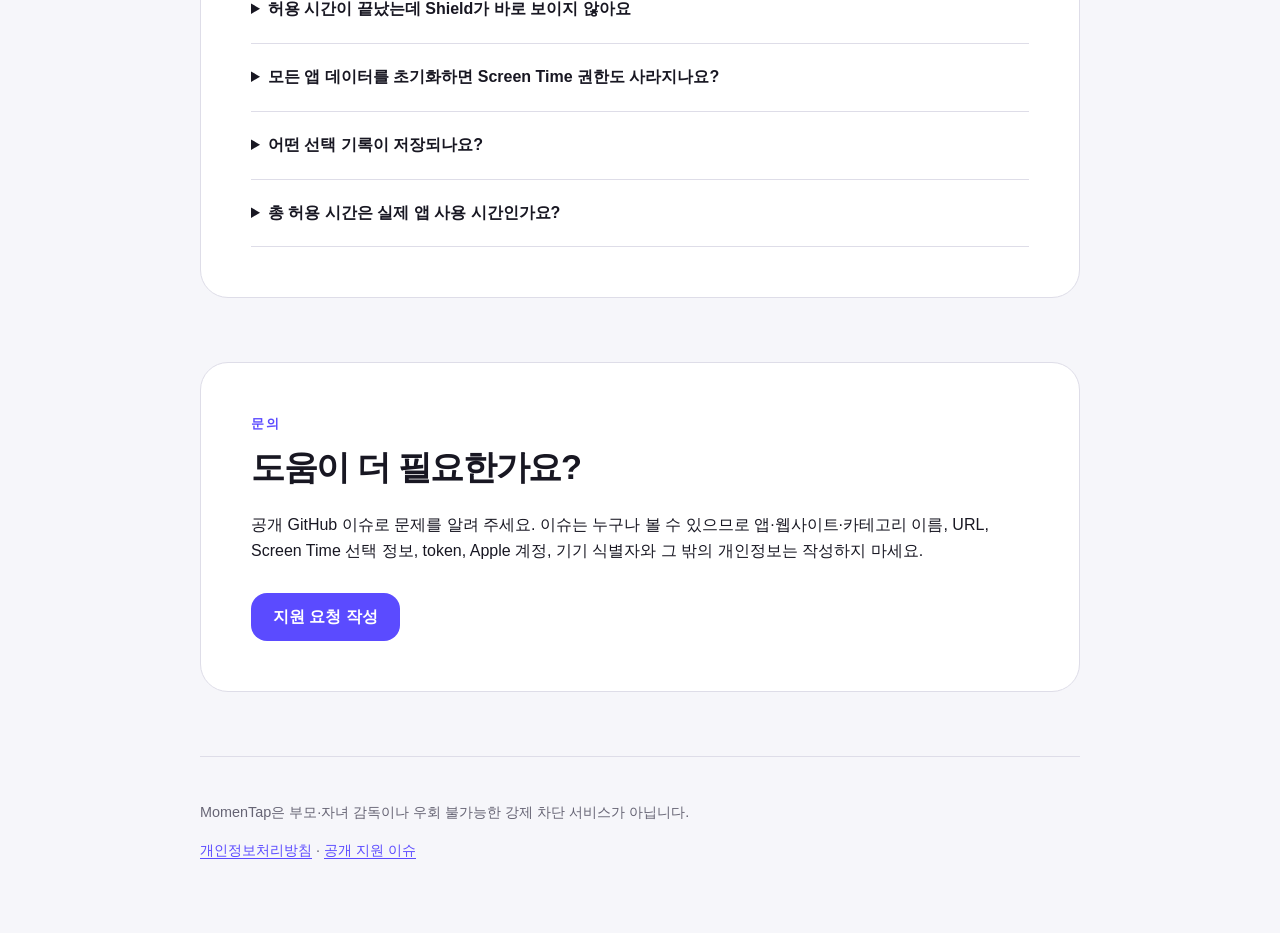
==== commit 06474a67: "Document host-start website allowances" ====
--- a/index.html
+++ b/index.html
@@ -27,7 +27,7 @@
     <section class="hero" aria-labelledby="hero-title">
       <p class="eyebrow">열기 전, 한 번만 멈춤</p>
       <h1 id="hero-title">필요한 만큼만<br>의도적으로 사용하세요.</h1>
-      <p class="hero-copy">MomenTap은 사용자가 직접 선택한 앱을 열기 전에 잠시 멈추고 지금 필요한 사용인지 확인하도록 돕습니다. 직접 선택한 웹사이트는 보호를 끌 때까지 계속 제한할 수 있습니다.</p>
+      <p class="hero-copy">MomenTap은 사용자가 직접 선택한 앱을 열기 전에 잠시 멈추고 지금 필요한 사용인지 확인하도록 돕습니다. 직접 선택한 웹사이트도 보호하며, MomenTap의 보호 탭에서 하나를 골라 5·10·15분 중 하나로 잠시 허용할 수 있습니다.</p>
       <div class="time-rail" aria-label="15칸으로 표현한 제한 시간 진행 표시">
         <span class="active"></span><span class="active"></span><span class="active"></span><span class="active"></span><span class="active"></span>
         <span></span><span></span><span></span><span></span><span></span><span></span><span></span><span></span><span></span><span></span>
@@ -67,7 +67,7 @@
 
       <details>
         <summary>웹사이트에 앱과 같은 두 버튼이 없어요</summary>
-        <p>정상 동작입니다. 선택한 웹사이트는 Safari에서 Apple의 기본 <strong>제한됨</strong> 화면과 <strong>확인</strong> 버튼으로 표시됩니다. 웹사이트에는 임시 허용과 웹사이트별 선택 기록을 제공하지 않습니다. 접속하려면 MomenTap의 보호 설정에서 보호를 끄거나 해당 웹사이트 선택을 해제하세요. Apple의 공개 API 특성상 모든 서브도메인과 브라우저에서 같은 동작을 보장하지 않습니다.</p>
+        <p>정상 동작입니다. 선택한 웹사이트는 Safari에서 Apple의 기본 <strong>제한됨</strong> 화면과 <strong>확인</strong> 버튼으로 표시되며, 이 화면에는 MomenTap의 사용자 지정 두 버튼이 나타나지 않습니다. 잠시 접속하려면 MomenTap의 <strong>보호</strong> 탭에서 <strong>웹사이트 잠시 허용</strong>을 선택하고, 직접 선택한 웹사이트 하나와 목적을 설정한 뒤 5·10·15분 중 하나를 고르세요. 브라우저는 자동으로 열리지 않으므로 허용을 시작한 뒤 직접 돌아가야 합니다. 허용한 웹사이트 하나 외의 선택 웹사이트와 카테고리는 계속 보호되며 웹사이트별 선택 기록은 제공하지 않습니다. Apple의 공개 API 특성상 모든 서브도메인과 브라우저에서 같은 동작을 보장하지 않습니다.</p>
       </details>
 
       <details>
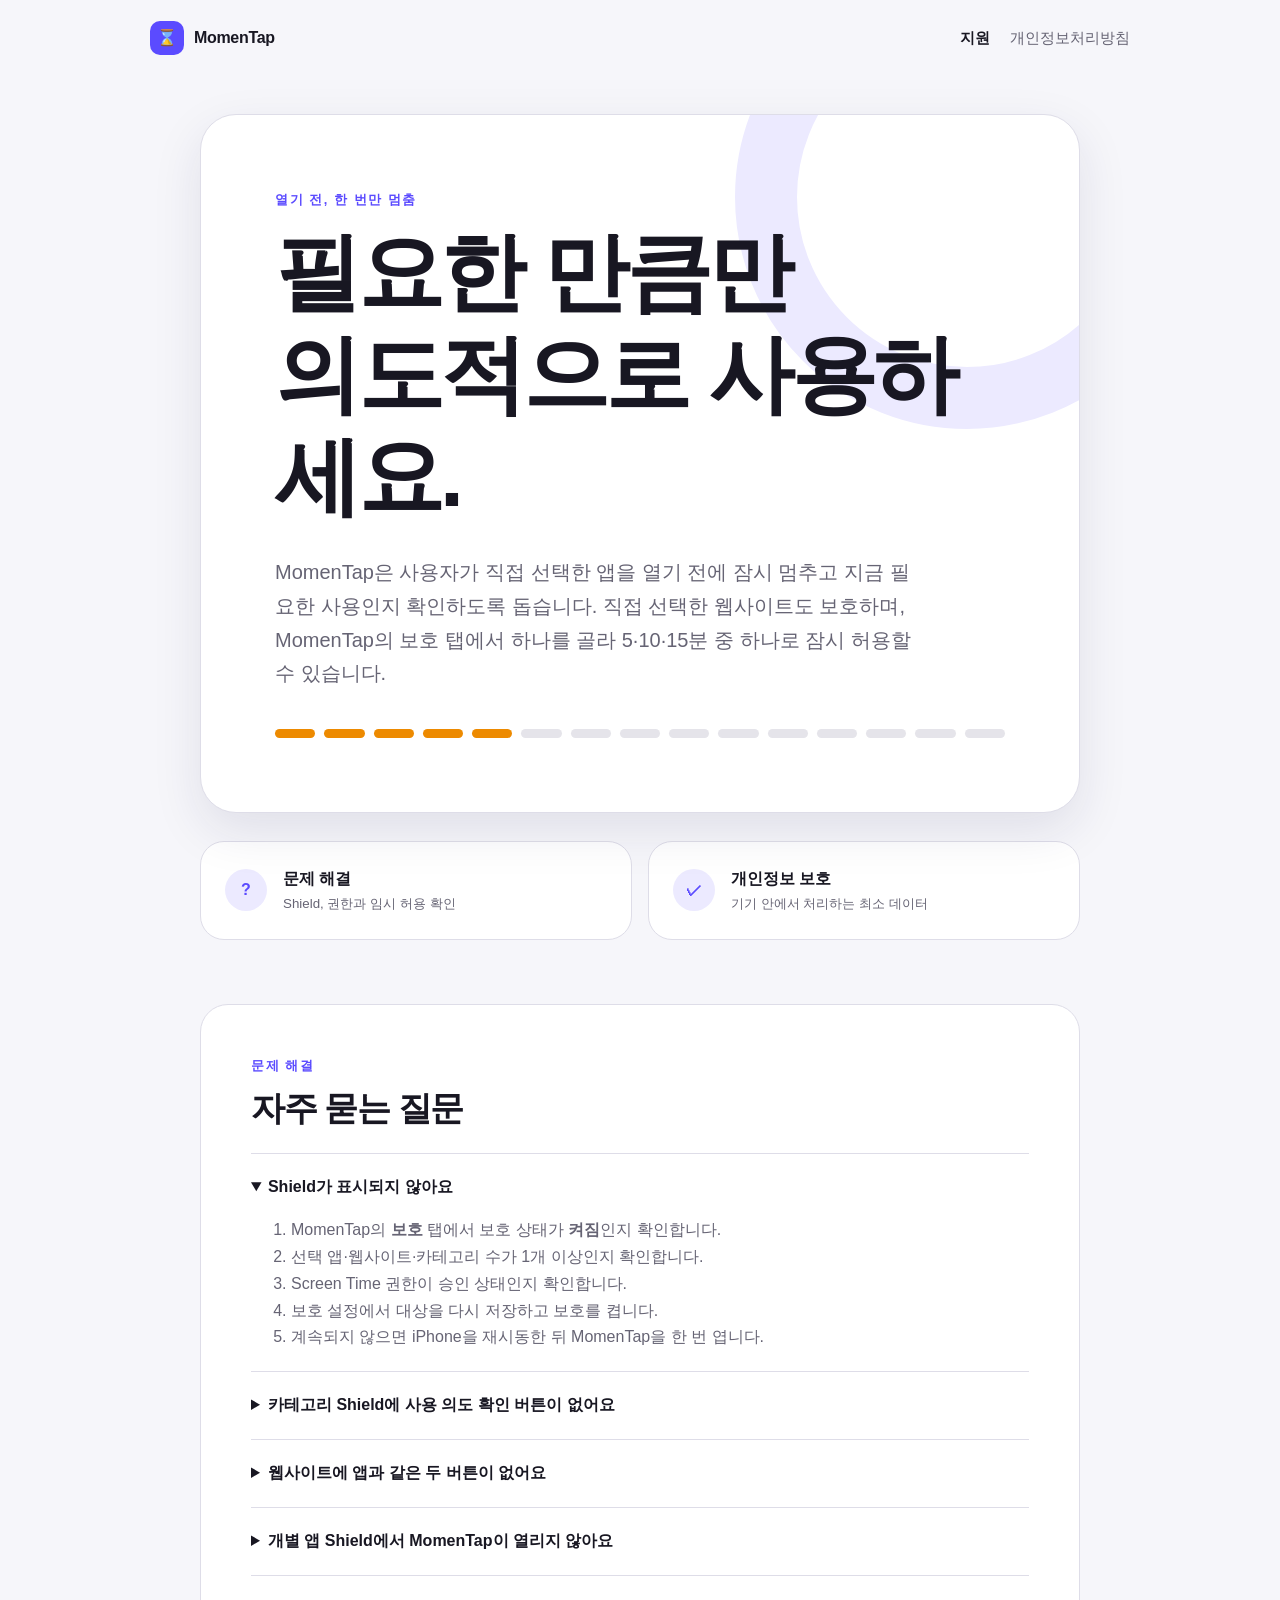
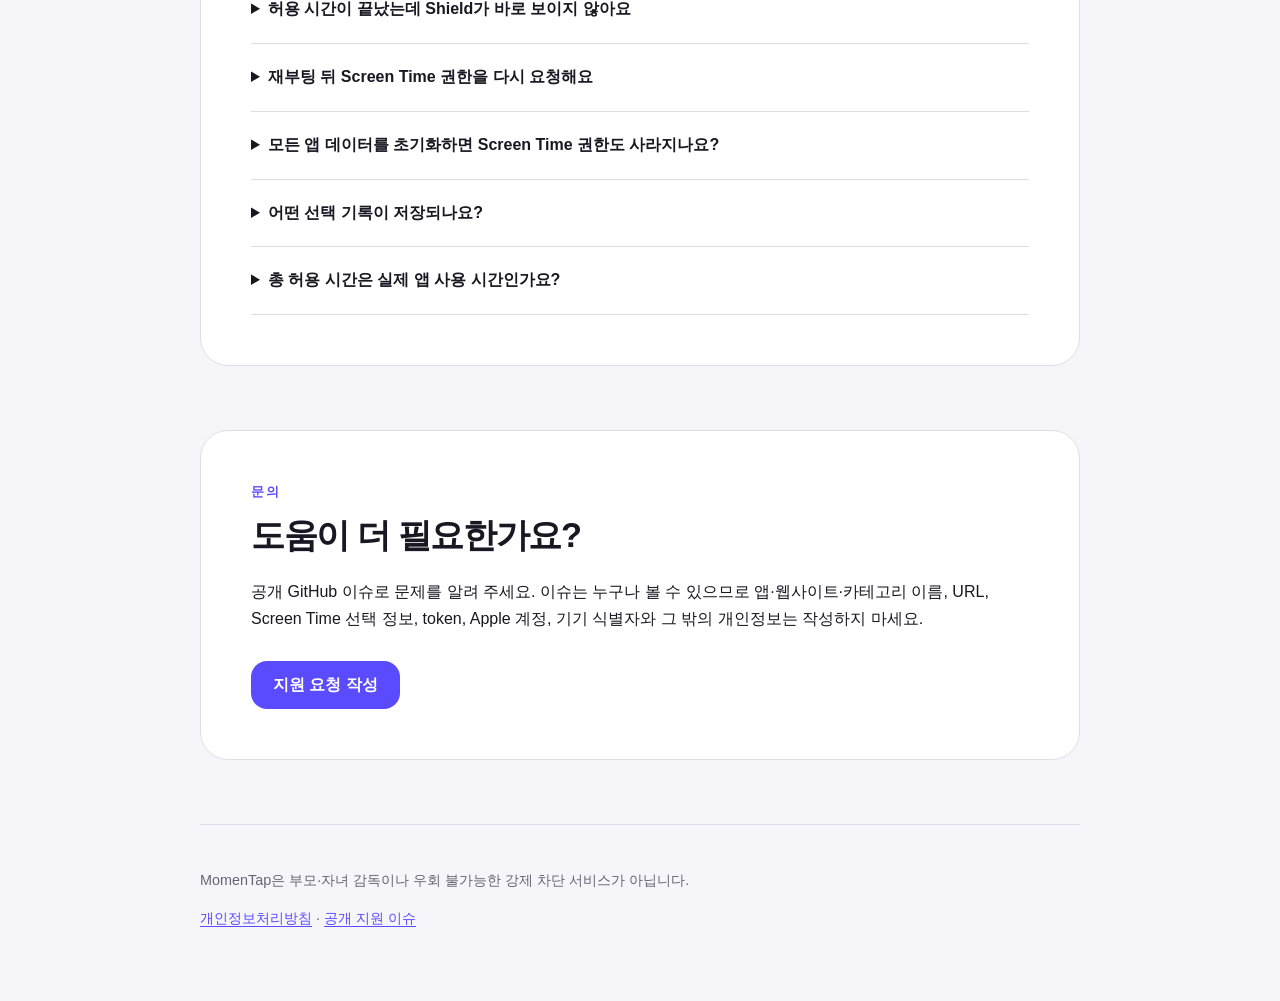
==== commit 26750abb: "Document reboot authorization recovery" ====
--- a/index.html
+++ b/index.html
@@ -81,6 +81,11 @@
       </details>
 
       <details>
+        <summary>재부팅 뒤 Screen Time 권한을 다시 요청해요</summary>
+        <p>iOS가 재부팅 뒤 기존 Screen Time 권한을 <strong>요청 전</strong> 또는 <strong>거부됨</strong>으로 일시 표시할 수 있습니다. MomenTap은 이전에 보호를 켜 둔 선택을 이 iPhone에 보존하고, 사용자가 권한을 다시 승인하면 저장된 선택과 보호를 복원합니다. 선택을 삭제하려면 보호 설정의 선택 초기화 또는 설정의 <strong>모든 앱 데이터 초기화</strong>를 사용하세요.</p>
+      </details>
+
+      <details>
         <summary>모든 앱 데이터를 초기화하면 Screen Time 권한도 사라지나요?</summary>
         <p>아니요. 초기화는 MomenTap이 저장한 앱·웹사이트·카테고리 선택, Shield 요청, 임시 허용, 세션, Live Activity, 전체 선택 기록과 앱별 token 연결을 정리하지만 시스템의 Screen Time 권한 자체는 철회하지 않습니다. 이전 시험 버전의 웹사이트별 기록 연결도 함께 정리합니다. 권한은 iPhone 설정에서 별도로 철회할 수 있습니다.</p>
       </details>
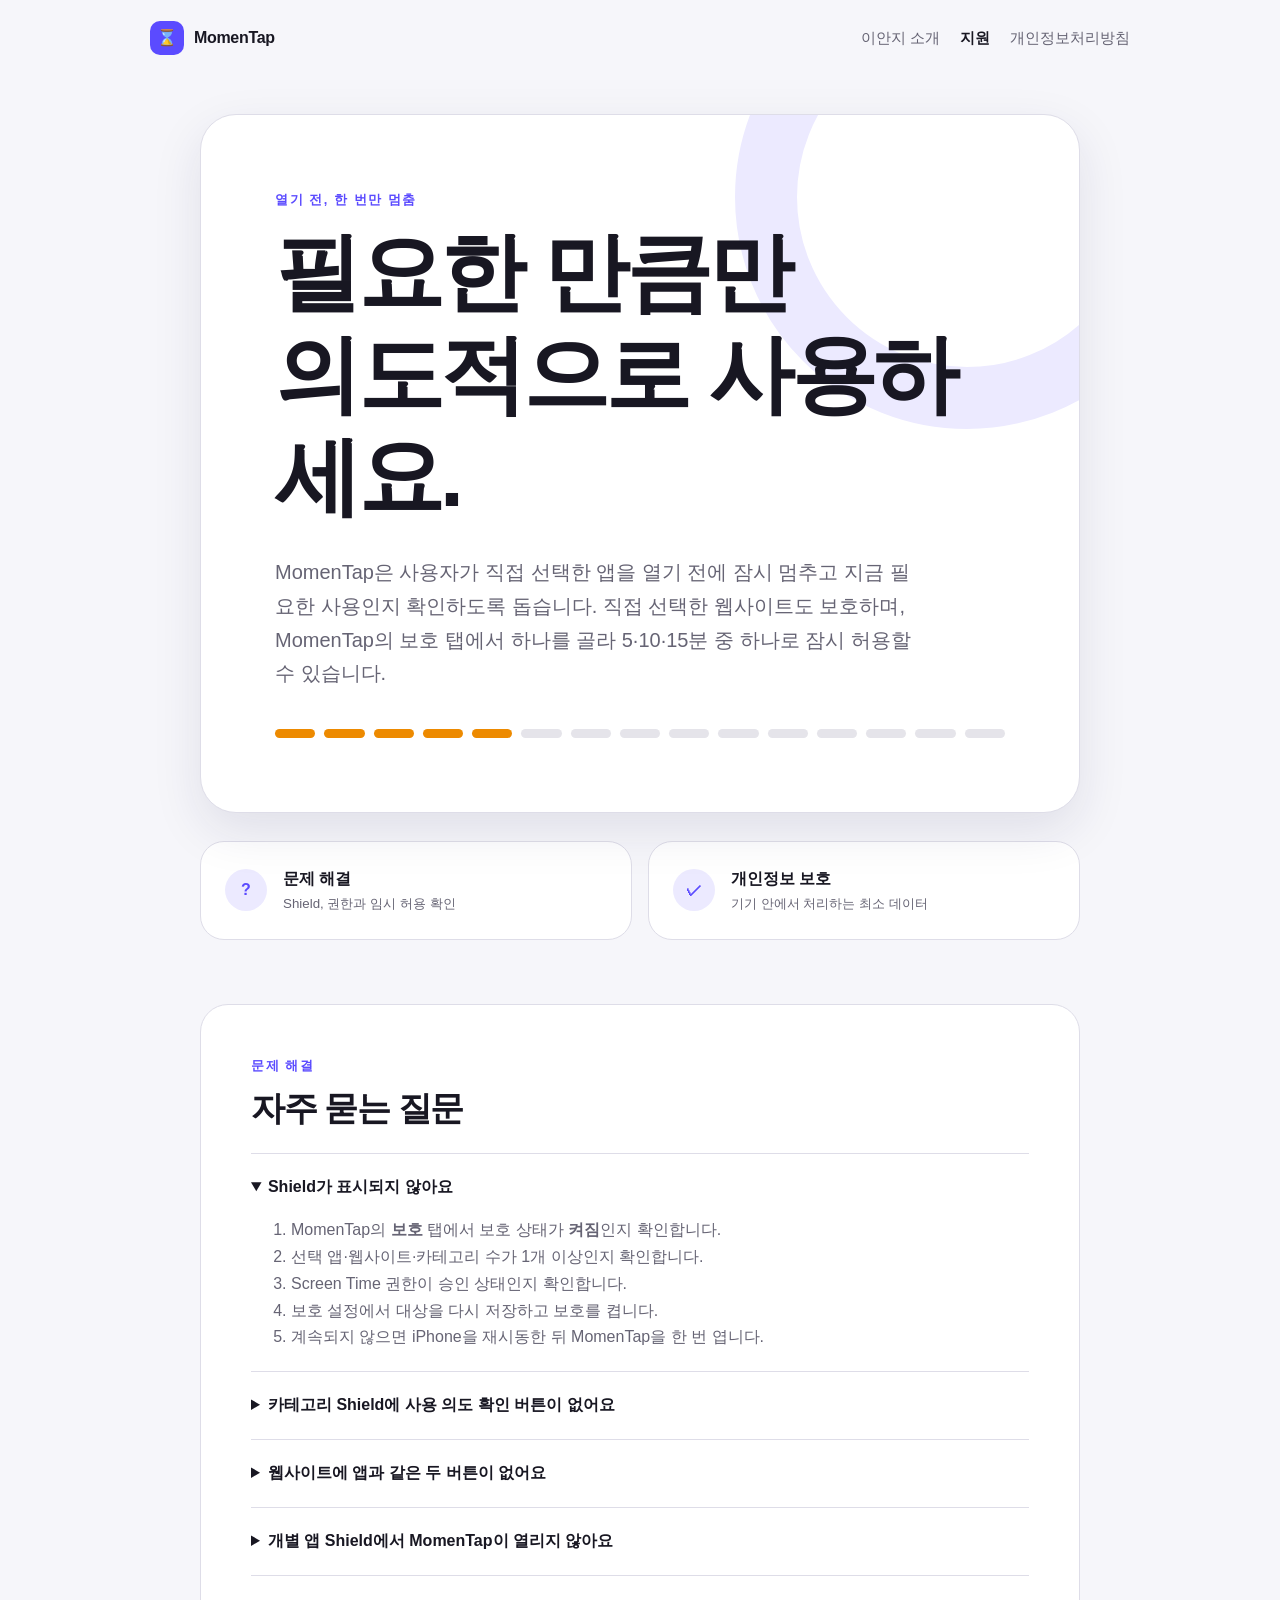
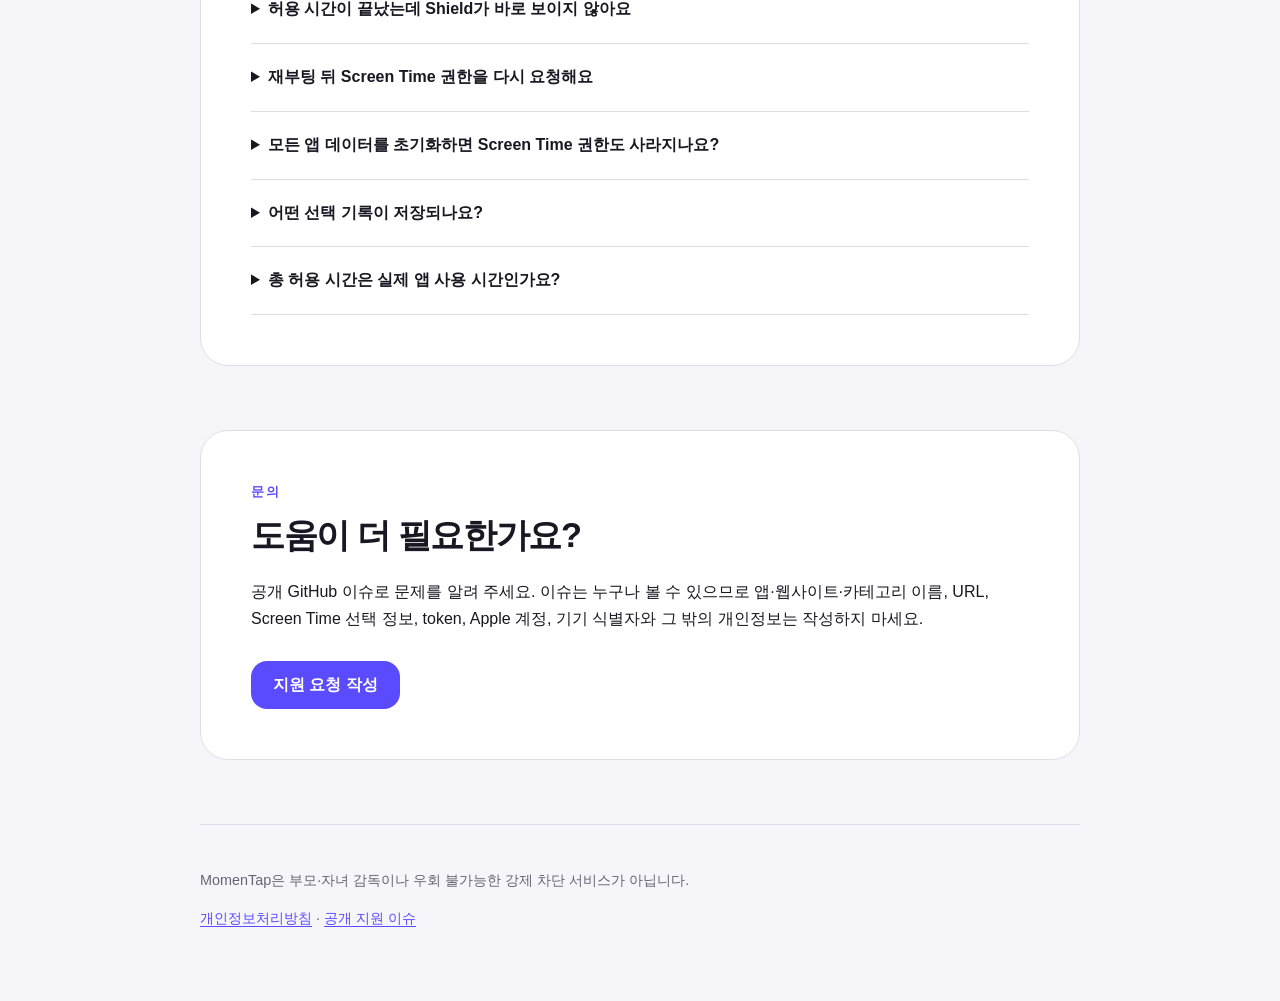
==== commit 8e44ff8b: "Add IANJI organization website in Korean and English" ====
--- a/index.html
+++ b/index.html
@@ -18,6 +18,7 @@
       <span>MomenTap</span>
     </a>
     <nav aria-label="주요 메뉴">
+      <a href="organization/">이안지 소개</a>
       <a aria-current="page" href="index.html">지원</a>
       <a href="privacy.html">개인정보처리방침</a>
     </nav>
@@ -67,7 +68,7 @@
 
       <details>
         <summary>웹사이트에 앱과 같은 두 버튼이 없어요</summary>
-        <p>정상 동작입니다. 선택한 웹사이트는 Safari에서 Apple의 기본 <strong>제한됨</strong> 화면과 <strong>확인</strong> 버튼으로 표시되며, 이 화면에는 MomenTap의 사용자 지정 두 버튼이 나타나지 않습니다. 잠시 접속하려면 MomenTap의 <strong>보호</strong> 탭에서 <strong>웹사이트 잠시 허용</strong>을 선택하고, 직접 선택한 웹사이트 하나와 목적을 설정한 뒤 5·10·15분 중 하나를 고르세요. 브라우저는 자동으로 열리지 않으므로 허용을 시작한 뒤 직접 돌아가야 합니다. 허용한 웹사이트 하나 외의 선택 웹사이트와 카테고리는 계속 보호되며 웹사이트별 선택 기록은 제공하지 않습니다. Apple의 공개 API 특성상 모든 서브도메인과 브라우저에서 같은 동작을 보장하지 않습니다.</p>
+        <p>정상 동작입니다. 선택한 웹사이트는 Safari에서 Apple의 기본 <strong>제한됨</strong> 화면과 <strong>확인</strong> 버튼으로 표시되며, 이 화면에는 MomenTap의 사용자 지정 두 버튼이 나타나지 않습니다. 잠시 접속하려면 MomenTap의 <strong>보호</strong> 탭에서 <strong>웹사이트 잠시 허용</strong>을 선택하고, 직접 선택한 웹사이트 하나와 목적을 설정한 뒤 5·10·15분 중 하나를 고르세요. 브라우저는 자동으로 열리지 않으므로 허용을 시작한 뒤 직접 돌아가야 합니다. 허용한 웹사이트 하나 외의 선택 웹사이트와 카테고리는 계속 보호됩니다. Apple의 공개 API 특성상 모든 서브도메인과 브라우저에서 같은 동작을 보장하지 않습니다.</p>
       </details>
 
       <details>
@@ -87,17 +88,17 @@
 
       <details>
         <summary>모든 앱 데이터를 초기화하면 Screen Time 권한도 사라지나요?</summary>
-        <p>아니요. 초기화는 MomenTap이 저장한 앱·웹사이트·카테고리 선택, Shield 요청, 임시 허용, 세션, Live Activity, 전체 선택 기록과 앱별 token 연결을 정리하지만 시스템의 Screen Time 권한 자체는 철회하지 않습니다. 이전 시험 버전의 웹사이트별 기록 연결도 함께 정리합니다. 권한은 iPhone 설정에서 별도로 철회할 수 있습니다.</p>
+        <p>아니요. 초기화는 MomenTap이 저장한 앱·웹사이트·카테고리 선택, Shield 요청, 임시 허용, 세션, Live Activity, 전체 선택 기록과 앱별·웹사이트별 token 연결을 정리하지만 시스템의 Screen Time 권한 자체는 철회하지 않습니다. 권한은 iPhone 설정에서 별도로 철회할 수 있습니다.</p>
       </details>
 
       <details>
         <summary>어떤 선택 기록이 저장되나요?</summary>
-        <p>기록은 기본적으로 꺼져 있습니다. <strong>기기 내 선택 기록</strong>을 켜면 대상 식별 정보 없이 의도적 임시 허용과 습관적 실행 중단의 시각·종료 사유를 이 iPhone에 최대 90일 보관합니다. <strong>앱별 선택 기록</strong>은 별도로 동의해야 하며, 동의 뒤 새로 발생한 앱 선택만 무작위 참조와 별도 불투명 application token 인덱스로 구분합니다. 앱 이름은 저장하지 않고 Apple 시스템 UI가 표시합니다. 웹사이트별 기록, 카테고리, 입력한 목적과 원시 Screen Time 사용량은 기록하지 않습니다.</p>
+        <p>기록은 기본적으로 꺼져 있습니다. <strong>기기 내 선택 기록</strong>을 켜면 대상 식별 정보 없이 의도적 임시 허용과 습관적 실행 중단의 시각·종료 사유를 이 iPhone에 최대 90일 보관합니다. <strong>앱별 선택 기록</strong>과 <strong>웹사이트별 선택 기록</strong>은 각각 별도로 동의해야 하며, 동의 뒤 새로 발생한 선택만 무작위 참조와 별도 불투명 Screen Time token 인덱스로 구분합니다. 앱 이름과 평문 도메인은 저장하지 않고 Apple 시스템 UI가 표시합니다. 웹사이트별 통계는 MomenTap에서 시작한 허용 횟수·종료 상태와 Shield 해제 시간이며 실제 방문·브라우징 시간이 아닙니다. 카테고리, 입력한 목적과 원시 Screen Time 사용량은 기록하지 않습니다.</p>
       </details>
 
       <details>
         <summary>총 허용 시간은 실제 앱 사용 시간인가요?</summary>
-        <p>아니요. 총 허용 시간은 MomenTap이 Shield를 잠시 풀어 둔 시간입니다. 대상 앱을 실제로 화면에서 사용한 시간이나 다른 앱의 Screen Time 사용량을 수집한 값이 아닙니다.</p>
+        <p>아니요. 총 허용 시간은 MomenTap이 Shield를 잠시 풀어 둔 시간입니다. 대상 앱이나 웹사이트를 실제로 사용한 시간 또는 다른 앱의 Screen Time 사용량을 수집한 값이 아닙니다.</p>
       </details>
     </section>
 
